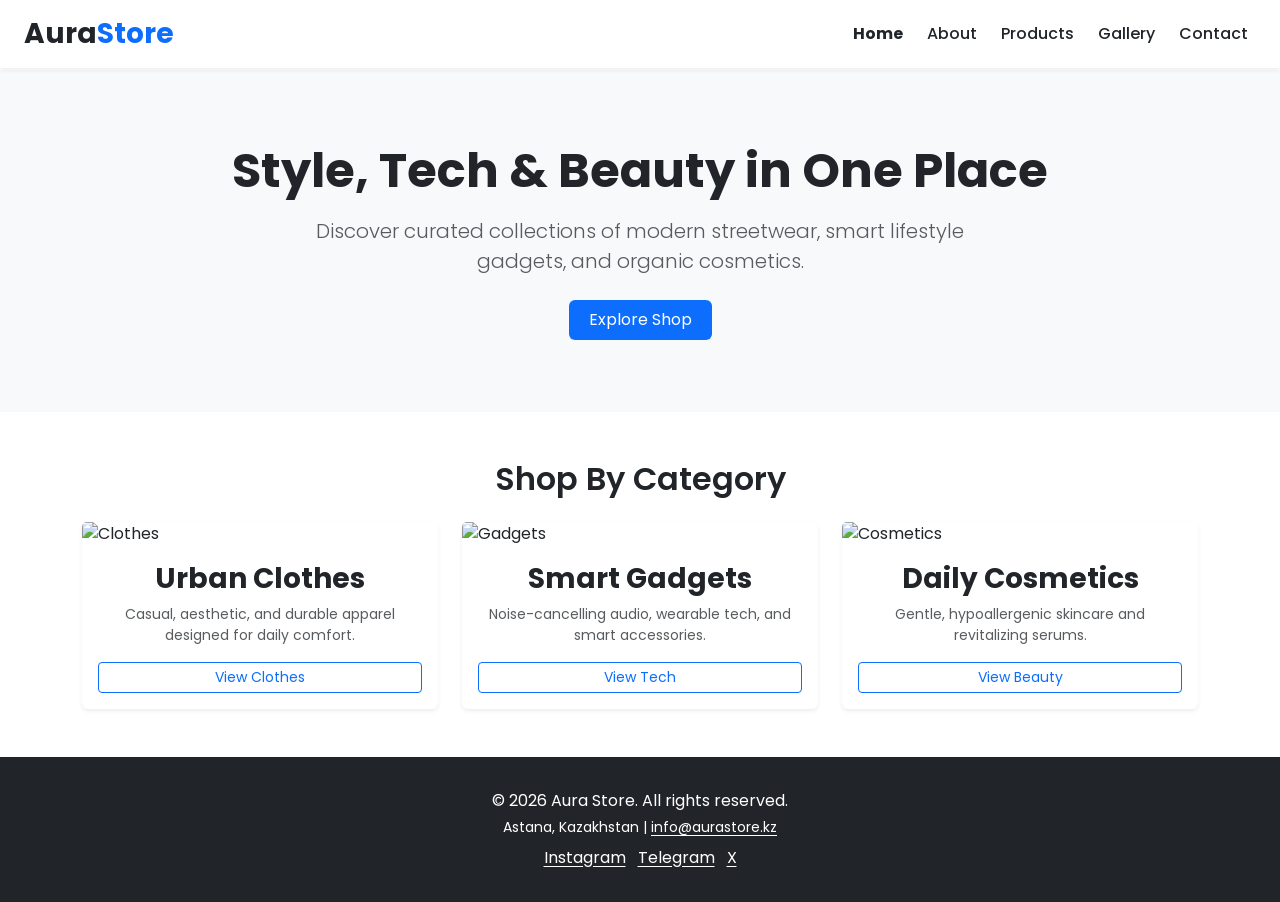
==== index.html/index.html @ 54667034 "final" ====
<!DOCTYPE html>
<html lang="en">
<head>
  <meta charset="UTF-8">
  <meta name="viewport" content="width=device-width, initial-scale=1.0">
  <title>Aura Store | Home</title>
  <!-- Bootstrap CSS -->
  <link href="https://cdn.jsdelivr.net/npm/bootstrap@5.3.0/dist/css/bootstrap.min.css" rel="stylesheet">
  <!-- Custom CSS -->
  <link rel="stylesheet" href="../css/style.css">
</head>
<body>

  <!-- Fixed Header with Bootstrap Toggler (Hamburg Menu on Mobile & Tablets) -->
  <header class="navbar navbar-expand-lg custom-header">
    <div class="container-fluid px-4">
      <a class="navbar-brand fw-bold fs-3 text-dark" href="index.html">
        Aura<span class="text-primary">Store</span>
      </a>

      <!-- Hamburger Button -->
      <button class="navbar-toggler" type="button" data-bs-toggle="collapse" data-bs-target="#mainNavbar" aria-controls="mainNavbar" aria-expanded="false" aria-label="Toggle navigation">
        <span class="navbar-toggler-icon"></span>
      </button>

      <!-- Collapsible Menu -->
      <nav class="collapse navbar-collapse justify-content-end" id="mainNavbar" aria-label="Main navigation">
        <ul class="navbar-nav gap-2">
          <li class="nav-item"><a class="nav-link active fw-bold text-primary" href="index.html" aria-current="page">Home</a></li>
          <li class="nav-item"><a class="nav-link" href="about.html">About</a></li>
          <li class="nav-item"><a class="nav-link" href="products.html">Products</a></li>
          <li class="nav-item"><a class="nav-link" href="gallery.html">Gallery</a></li>
          <li class="nav-item"><a class="nav-link" href="contact.html">Contact</a></li>
        </ul>
      </nav>
    </div>
  </header>

  <main>
    <!-- Hero Section using Bootstrap Utility Classes -->
    <section class="bg-light py-5 text-center">
      <div class="container py-4">
        <h1 class="display-5 fw-bold mb-3">Style, Tech & Beauty in One Place</h1>
        <p class="hero-copy lead text-muted mb-4 mx-auto">
          Discover curated collections of modern streetwear, smart lifestyle gadgets, and organic cosmetics.
        </p>
        <a href="products.html" class="btn btn-custom">Explore Shop</a>
      </div>
    </section>

    <!-- Categories Grid (Bootstrap Grid System: Stacking on mobile/tablet) -->
    <section class="container my-5">
      <h2 class="text-center mb-4 fw-semibold">Shop By Category</h2>
      <div class="row g-4">
        <!-- Item 1: Clothes -->
        <div class="col-12 col-md-6 col-lg-4">
          <div class="card h-100 shadow-sm border-0">
            <img src="https://images.unsplash.com/photo-1489987707025-afc232f7ea0f?w=500" class="card-img-top" alt="Clothes" loading="lazy">
            <div class="card-body text-center d-flex flex-column justify-content-between">
              <div>
                <h3 class="card-title fw-bold">Urban Clothes</h3>
                <p class="card-text text-muted small">Casual, aesthetic, and durable apparel designed for daily comfort.</p>
              </div>
              <a href="products.html" class="btn btn-outline-primary btn-sm mt-3">View Clothes</a>
            </div>
          </div>
        </div>

        <!-- Item 2: Gadgets -->
        <div class="col-12 col-md-6 col-lg-4">
          <div class="card h-100 shadow-sm border-0">
            <img src="https://images.unsplash.com/photo-1519389950473-47ba0277781c?w=500" class="card-img-top" alt="Gadgets" loading="lazy">
            <div class="card-body text-center d-flex flex-column justify-content-between">
              <div>
                <h3 class="card-title fw-bold">Smart Gadgets</h3>
                <p class="card-text text-muted small">Noise-cancelling audio, wearable tech, and smart accessories.</p>
              </div>
              <a href="products.html" class="btn btn-outline-primary btn-sm mt-3">View Tech</a>
            </div>
          </div>
        </div>

        <!-- Item 3: Cosmetics -->
        <div class="col-12 col-md-12 col-lg-4">
          <div class="card h-100 shadow-sm border-0">
            <img src="https://images.unsplash.com/photo-1522335789203-aabd1fc54bc9?w=500" class="card-img-top" alt="Cosmetics" loading="lazy">
            <div class="card-body text-center d-flex flex-column justify-content-between">
              <div>
                <h3 class="card-title fw-bold">Daily Cosmetics</h3>
                <p class="card-text text-muted small">Gentle, hypoallergenic skincare and revitalizing serums.</p>
              </div>
              <a href="products.html" class="btn btn-outline-primary btn-sm mt-3">View Beauty</a>
            </div>
          </div>
        </div>
      </div>
    </section>
  </main>

  <footer class="text-center">
    <div class="container">
      <p class="mb-1">&copy; 2026 Aura Store. All rights reserved.</p>
      <p class="small mb-2">Astana, Kazakhstan | <a href="mailto:info@aurastore.kz">info@aurastore.kz</a></p>
      <nav aria-label="Social media">
        <ul class="footer-social list-inline mb-0">
          <li class="list-inline-item"><a href="https://www.instagram.com/" target="_blank" rel="noopener noreferrer">Instagram</a></li>
          <li class="list-inline-item"><a href="https://t.me/" target="_blank" rel="noopener noreferrer">Telegram</a></li>
          <li class="list-inline-item"><a href="https://x.com/" target="_blank" rel="noopener noreferrer">X</a></li>
        </ul>
      </nav>
    </div>
  </footer>

  <!-- Required Bootstrap 5 JS for Hamburger Toggle to work -->
  <script src="https://cdn.jsdelivr.net/npm/bootstrap@5.3.0/dist/js/bootstrap.bundle.min.js"></script>
</body>
</html>
---- css/style.css ----
@import url('https://fonts.googleapis.com/css2?family=Poppins:wght@300;400;600&display=swap');

:root {
  --primary-color: #0d6efd;
  --dark-color: #212529;
  --light-bg: #f8f9fa;
  --accent-color: #ff6b6b;
  --base-font-size: 16px;
  --section-padding: 3rem;
}

* {
  box-sizing: border-box;
  margin: 0;
  padding: 0;
}

body {
  font-family: 'Poppins', sans-serif;
  font-size: var(--base-font-size);
  color: var(--dark-color);
  background-color: #ffffff;
  padding-top: 70px;
  display: flex;
  flex-direction: column;
  min-height: 100vh;
}

main {
  flex: 1;
}

.custom-header {
  position: fixed;
  top: 0;
  left: 0;
  width: 100%;
  z-index: 1030;
  background-color: #ffffff;
  box-shadow: 0 2px 5px rgba(0, 0, 0, 0.08);
}

.custom-header .container-fluid {
  display: flex;
  align-items: center;
  justify-content: space-between;
}

.nav-link {
  color: var(--dark-color) !important;
  font-weight: 500;
  transition: color 0.2s ease;
}

.nav-link:hover,
.nav-link:focus {
  color: var(--primary-color) !important;
}

.btn-custom {
  background-color: var(--primary-color);
  color: #ffffff;
  padding: 0.5rem 1.25rem;
  border-radius: 6px;
  border: none;
  transition: opacity 0.2s ease;
}

.btn-custom:hover,
.btn-custom:focus {
  opacity: 0.85;
  color: #ffffff;
}

.hero-copy {
  max-width: 650px;
}

.product-grid {
  display: grid;
  grid-template-columns: repeat(3, 1fr);
  gap: 1.5rem;
  margin: 2rem 0;
}

.badge-card {
  position: relative;
}

.badge-tag {
  position: absolute;
  top: 10px;
  right: 10px;
  background-color: var(--accent-color);
  color: #fff;
  padding: 0.25rem 0.5rem;
  font-size: 0.75rem;
  border-radius: 4px;
}

.custom-table tbody tr:nth-child(even) {
  --bs-table-bg: var(--light-bg);
}

footer {
  background-color: var(--dark-color);
  color: #ffffff;
  padding: 2rem 1rem;
  margin-top: auto;
}

footer a {
  color: #ffffff;
  text-decoration: underline;
  text-underline-offset: 0.2em;
}

footer a:hover,
footer a:focus {
  color: #cfe2ff;
}

@media (max-width: 991px) {
  :root {
    --section-padding: 2rem;
  }

  .product-grid {
    grid-template-columns: repeat(2, 1fr);
  }

  .navbar-nav {
    padding-top: 1rem;
    text-align: center;
  }
}

@media (max-width: 575px) {
  :root {
    --base-font-size: 14px;
    --section-padding: 1.25rem;
  }

  .product-grid {
    grid-template-columns: 1fr;
  }

  h1 {
    font-size: 1.75rem;
  }

  body {
    padding-top: 60px;
  }
}
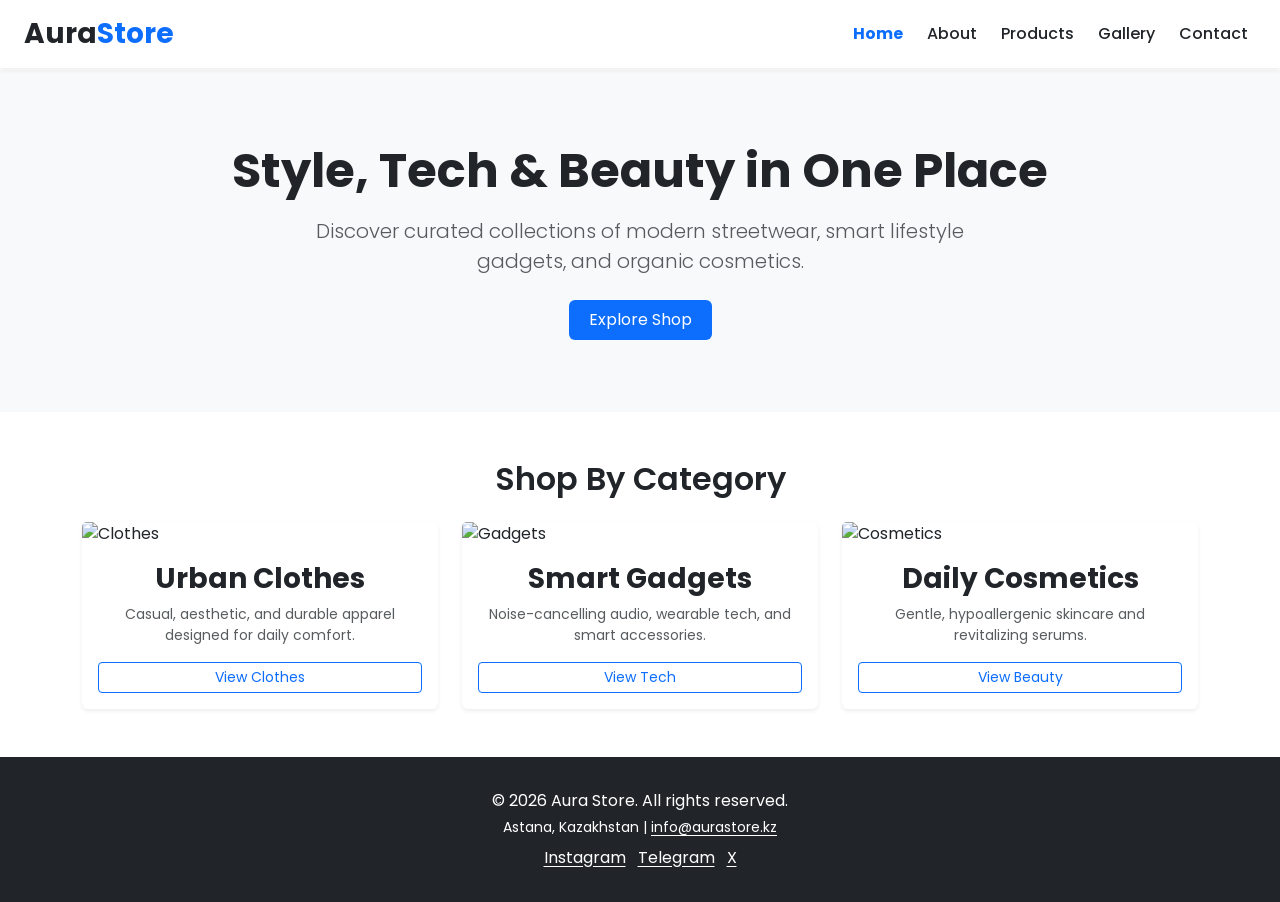
==== commit f22e7236: "the end" ====
--- a/index.html/index.html
+++ b/index.html/index.html
@@ -4,26 +4,21 @@
   <meta charset="UTF-8">
   <meta name="viewport" content="width=device-width, initial-scale=1.0">
   <title>Aura Store | Home</title>
-  <!-- Bootstrap CSS -->
   <link href="https://cdn.jsdelivr.net/npm/bootstrap@5.3.0/dist/css/bootstrap.min.css" rel="stylesheet">
-  <!-- Custom CSS -->
   <link rel="stylesheet" href="../css/style.css">
 </head>
 <body>
 
-  <!-- Fixed Header with Bootstrap Toggler (Hamburg Menu on Mobile & Tablets) -->
   <header class="navbar navbar-expand-lg custom-header">
     <div class="container-fluid px-4">
       <a class="navbar-brand fw-bold fs-3 text-dark" href="index.html">
         Aura<span class="text-primary">Store</span>
       </a>
 
-      <!-- Hamburger Button -->
       <button class="navbar-toggler" type="button" data-bs-toggle="collapse" data-bs-target="#mainNavbar" aria-controls="mainNavbar" aria-expanded="false" aria-label="Toggle navigation">
         <span class="navbar-toggler-icon"></span>
       </button>
 
-      <!-- Collapsible Menu -->
       <nav class="collapse navbar-collapse justify-content-end" id="mainNavbar" aria-label="Main navigation">
         <ul class="navbar-nav gap-2">
           <li class="nav-item"><a class="nav-link active fw-bold text-primary" href="index.html" aria-current="page">Home</a></li>
@@ -37,7 +32,7 @@
   </header>
 
   <main>
-    <!-- Hero Section using Bootstrap Utility Classes -->
+
     <section class="bg-light py-5 text-center">
       <div class="container py-4">
         <h1 class="display-5 fw-bold mb-3">Style, Tech & Beauty in One Place</h1>
@@ -48,11 +43,9 @@
       </div>
     </section>
 
-    <!-- Categories Grid (Bootstrap Grid System: Stacking on mobile/tablet) -->
     <section class="container my-5">
       <h2 class="text-center mb-4 fw-semibold">Shop By Category</h2>
       <div class="row g-4">
-        <!-- Item 1: Clothes -->
         <div class="col-12 col-md-6 col-lg-4">
           <div class="card h-100 shadow-sm border-0">
             <img src="https://images.unsplash.com/photo-1489987707025-afc232f7ea0f?w=500" class="card-img-top" alt="Clothes" loading="lazy">
@@ -66,7 +59,6 @@
           </div>
         </div>
 
-        <!-- Item 2: Gadgets -->
         <div class="col-12 col-md-6 col-lg-4">
           <div class="card h-100 shadow-sm border-0">
             <img src="https://images.unsplash.com/photo-1519389950473-47ba0277781c?w=500" class="card-img-top" alt="Gadgets" loading="lazy">
@@ -80,7 +72,6 @@
           </div>
         </div>
 
-        <!-- Item 3: Cosmetics -->
         <div class="col-12 col-md-12 col-lg-4">
           <div class="card h-100 shadow-sm border-0">
             <img src="https://images.unsplash.com/photo-1522335789203-aabd1fc54bc9?w=500" class="card-img-top" alt="Cosmetics" loading="lazy">
@@ -111,7 +102,6 @@
     </div>
   </footer>
 
-  <!-- Required Bootstrap 5 JS for Hamburger Toggle to work -->
   <script src="https://cdn.jsdelivr.net/npm/bootstrap@5.3.0/dist/js/bootstrap.bundle.min.js"></script>
 </body>
 </html>
--- a/css/style.css
+++ b/css/style.css
@@ -4,9 +4,6 @@
   --primary-color: #0d6efd;
   --dark-color: #212529;
   --light-bg: #f8f9fa;
-  --accent-color: #ff6b6b;
-  --base-font-size: 16px;
-  --section-padding: 3rem;
 }
 
 * {
@@ -17,8 +14,8 @@
 
 body {
   font-family: 'Poppins', sans-serif;
-  font-size: var(--base-font-size);
-  color: var(--dark-color);
+  font-size: 16px;
+  color: #212529;
   background-color: #ffffff;
   padding-top: 70px;
   display: flex;
@@ -46,19 +43,19 @@
   justify-content: space-between;
 }
 
-.nav-link {
-  color: var(--dark-color) !important;
+.custom-header .navbar-nav .nav-link {
+  color: #212529;
   font-weight: 500;
   transition: color 0.2s ease;
 }
 
-.nav-link:hover,
-.nav-link:focus {
-  color: var(--primary-color) !important;
+.custom-header .navbar-nav .nav-link:hover,
+.custom-header .navbar-nav .nav-link:focus {
+  color: #0d6efd;
 }
 
 .btn-custom {
-  background-color: var(--primary-color);
+  background-color: #0d6efd;
   color: #ffffff;
   padding: 0.5rem 1.25rem;
   border-radius: 6px;
@@ -91,19 +88,20 @@
   position: absolute;
   top: 10px;
   right: 10px;
-  background-color: var(--accent-color);
+  background-color: #ff6b6b;
   color: #fff;
   padding: 0.25rem 0.5rem;
   font-size: 0.75rem;
   border-radius: 4px;
 }
 
-.custom-table tbody tr:nth-child(even) {
-  --bs-table-bg: var(--light-bg);
+.custom-table tbody tr:nth-child(even) td {
+  background-color: #f8f9fa;
+  box-shadow: none;
 }
 
 footer {
-  background-color: var(--dark-color);
+  background-color: #212529;
   color: #ffffff;
   padding: 2rem 1rem;
   margin-top: auto;
@@ -121,10 +119,6 @@
 }
 
 @media (max-width: 991px) {
-  :root {
-    --section-padding: 2rem;
-  }
-
   .product-grid {
     grid-template-columns: repeat(2, 1fr);
   }
@@ -136,9 +130,9 @@
 }
 
 @media (max-width: 575px) {
-  :root {
-    --base-font-size: 14px;
-    --section-padding: 1.25rem;
+  body {
+    font-size: 14px;
+    padding-top: 60px;
   }
 
   .product-grid {
@@ -148,8 +142,4 @@
   h1 {
     font-size: 1.75rem;
   }
-
-  body {
-    padding-top: 60px;
-  }
 }
